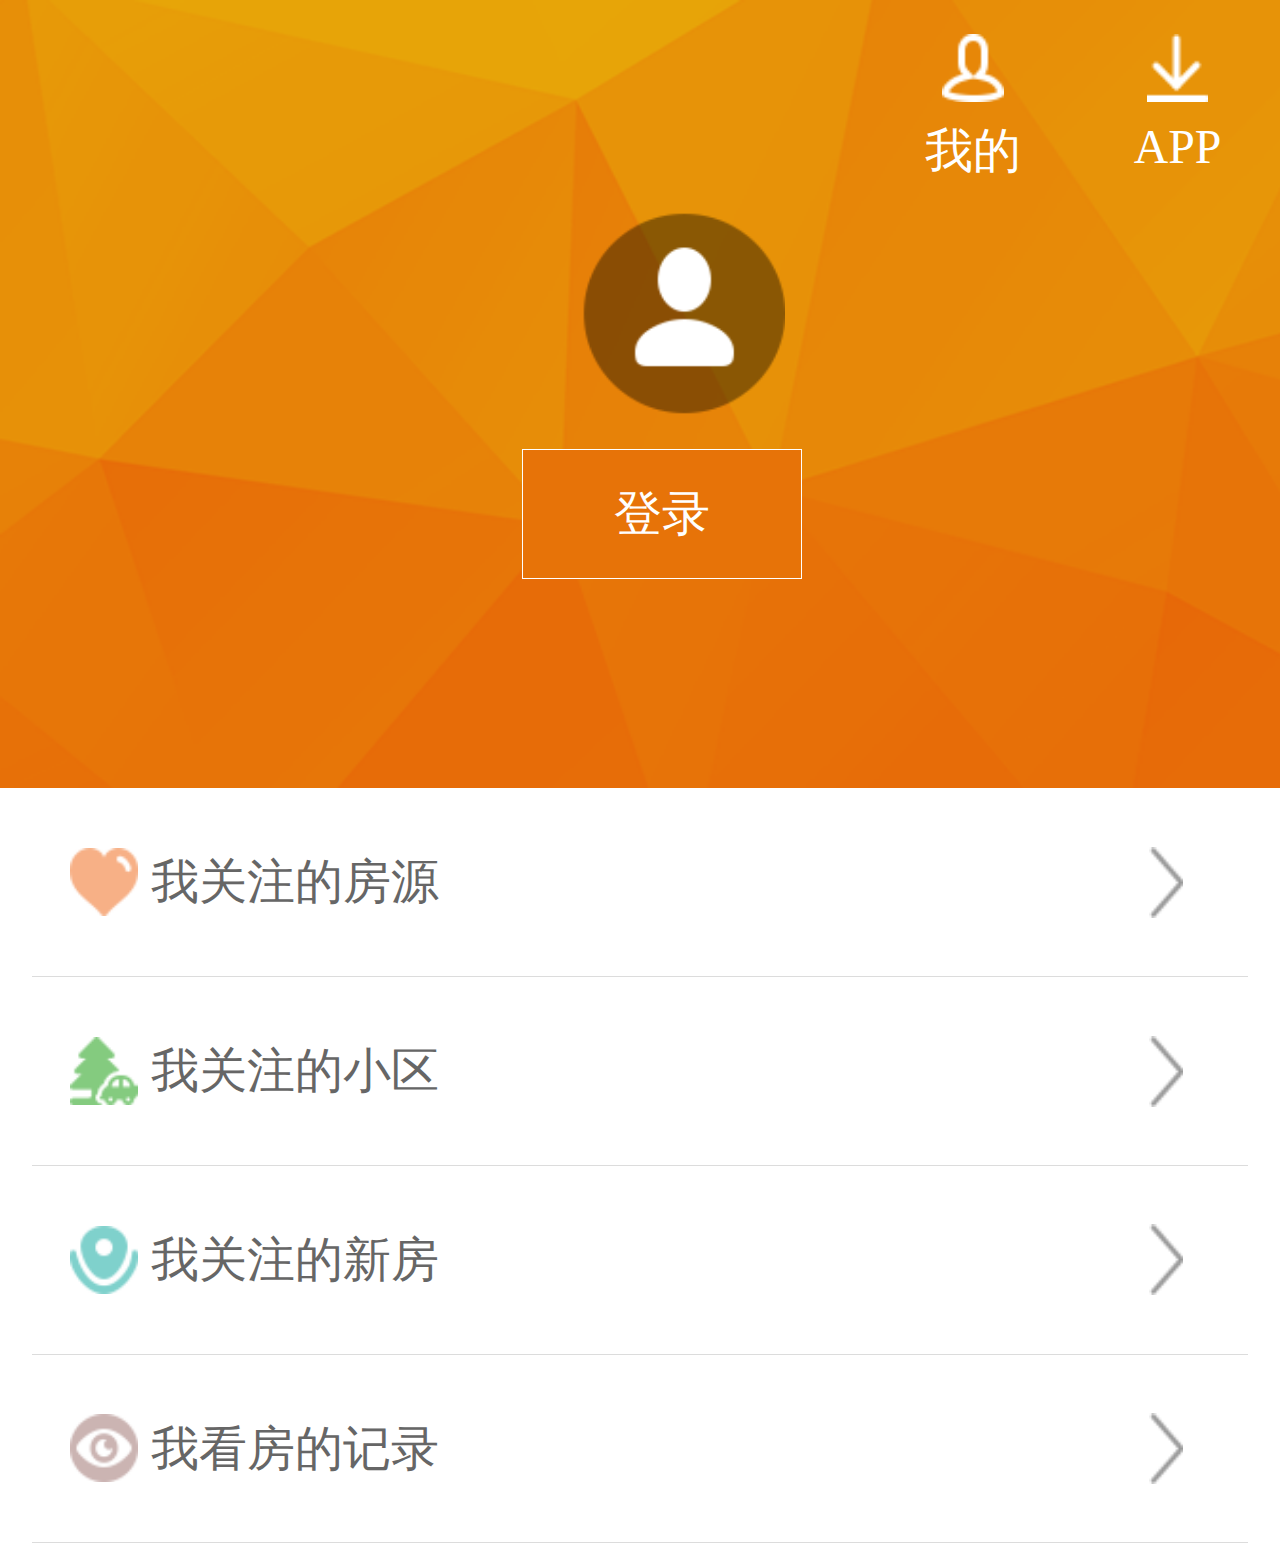
==== my.html @ 71a995b2 "'第一次提交'" ====
<!DOCTYPE html>
<html>

<head>
    <meta charset="UTF-8">
    <meta name="viewport" content="width=device-width, initial-scale=1.0, maximum-scale=1.0, user-scalable=0">
    <meta http-equiv="X-UA-Compatible" content="ie=edge">
    <title>我的</title>
    <link rel="stylesheet" href="./css/my.css">
    <script src="./js/setRem.js"></script>
</head>
<body>
    <header>
        <div class="head">
            <div class="box">
                <img src="./img/my/urse2.png" alt="">
                  <button>登录</button>
            </div>
            <p>
                <img src="./img/my/urse.png" alt="">
                我的
            </p>
            <p>
                 <img src="./img/my/down.png" alt="">
                APP
            </p>
        </div>
         <ul class="listul">
             <li class="lis1">
             <p>
                 我关注的房源
             </p>
             <span></span>
            </li>


            <li  class="lis2" >
                <p>
                    我关注的小区
                </p>
                <span></span>
               </li>
               <li class="lis3">
                <p>
                    我关注的新房
                </p>
                <span></span>
               </li>

               <li class="lis4">
                <p>
                    我看房的记录
                </p>
                <span></span>
               </li>
         </ul>
    </header>
</body>

</html>
---- css/my.css ----
* {
    margin: 0;
    padding: 0;
}

ul {
    list-style: none;
}

a {
    text-decoration: none;
}

html {
    font-size: 6.25%;
}

header{
    width: 100%;
    display: flex;
    justify-content: center ;
    flex-direction: column;
}

header>.head{
       width: 100%;
       height: 231rem;
       display: flex;
       justify-content:flex-end;
       align-items: flex-start;
       margin: 0 auto   ;
       background: url(../img/my/bg1.png) no-repeat;
       background-size: cover;

}
.head>.box>img{
    width: 60rem;
    height:  60rem; 
    margin-right: 5rem;
}

.head>p{
    display: flex;
    flex-direction: column  ;
    width: 60rem;
    height: 70rem;  
    align-items: center;
    margin-top: 10rem;
    font-size: 14rem;
    color: white;
   
}
p>img{
    width: 18rem;
    margin-bottom: 5rem;
   
}

.box{
    width: 200rem;
   height: 231rem;;
    display: flex;
     justify-content: center;
     align-items: flex-end;
     flex-direction: column;
     padding-right: 20rem;
}
 .box>button{
     width: 82rem;
     height: 38rem;
     margin-top: 10rem;
     background-color: #E77308;
     border: 1px solid #fff;
     color: #fff;
     font-size: 14rem   ;
 }

 .listul{
     width: 95%;
     margin: 0 auto;
     display: flex;
     flex-direction: column;
 }

 .listul>li{
     width: 100%;
     height: 55rem;
     /* background: yellowgreen; */
     display: flex;
     justify-content: space-between;
     line-height: 55rem;

     border-bottom: 1px solid #dcdcdc ;
 }


 .listul>li>p{
     width: 150rem;
     text-indent: 25rem;
     margin-left: 10rem;   
     font-size: 14rem;
     color: #666666;
    
 }

 .listul>.lis1>p{
    background: url(../img/my/icon1.png) no-repeat 1rem;
    background-size: 20rem; 
   
 }
 .listul>.lis2>p{
    background: url(../img/my/icon2.png) no-repeat 1rem;
    background-size: 20rem; 
 }

 
 
 .listul>.lis3>p{
    background: url(../img/my/icon3.png) no-repeat 1rem;
    background-size: 20rem; 
 }

 .listul>.lis4>p{
    background: url(../img/my/icon4.png) no-repeat 1rem;
    background-size: 20rem; 
 } 

 .listul>li>span{
    width: 30rem;
    text-indent: 20rem;
    background: url(../img/my/right.png) no-repeat 1rem;
    background-size: 10rem;     
 }
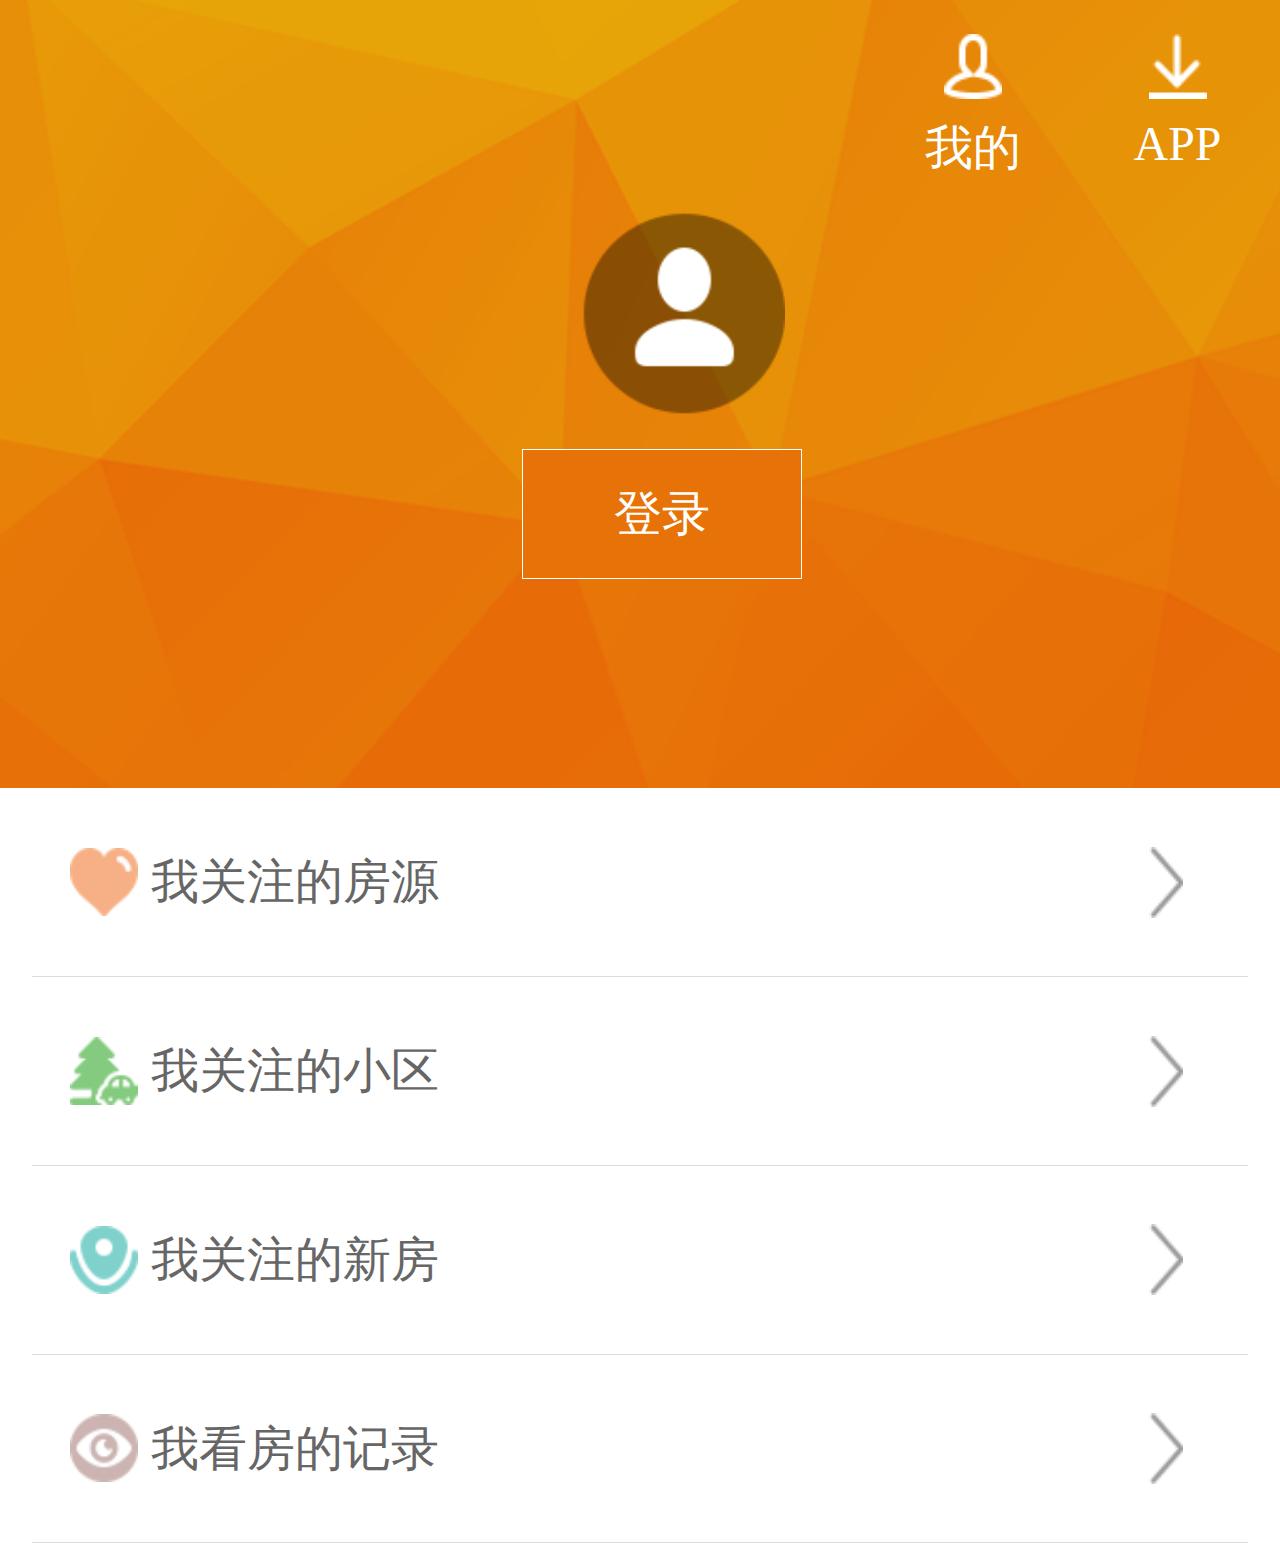
==== commit 2474e81e: "'第二次'" ====
--- a/my.html
+++ b/my.html
@@ -40,6 +40,7 @@
                 </p>
                 <span></span>
                </li>
+               
                <li class="lis3">
                 <p>
                     我关注的新房
--- a/css/my.css
+++ b/css/my.css
@@ -51,7 +51,7 @@
    
 }
 p>img{
-    width: 18rem;
+    width: 17rem;
     margin-bottom: 5rem;
    
 }
